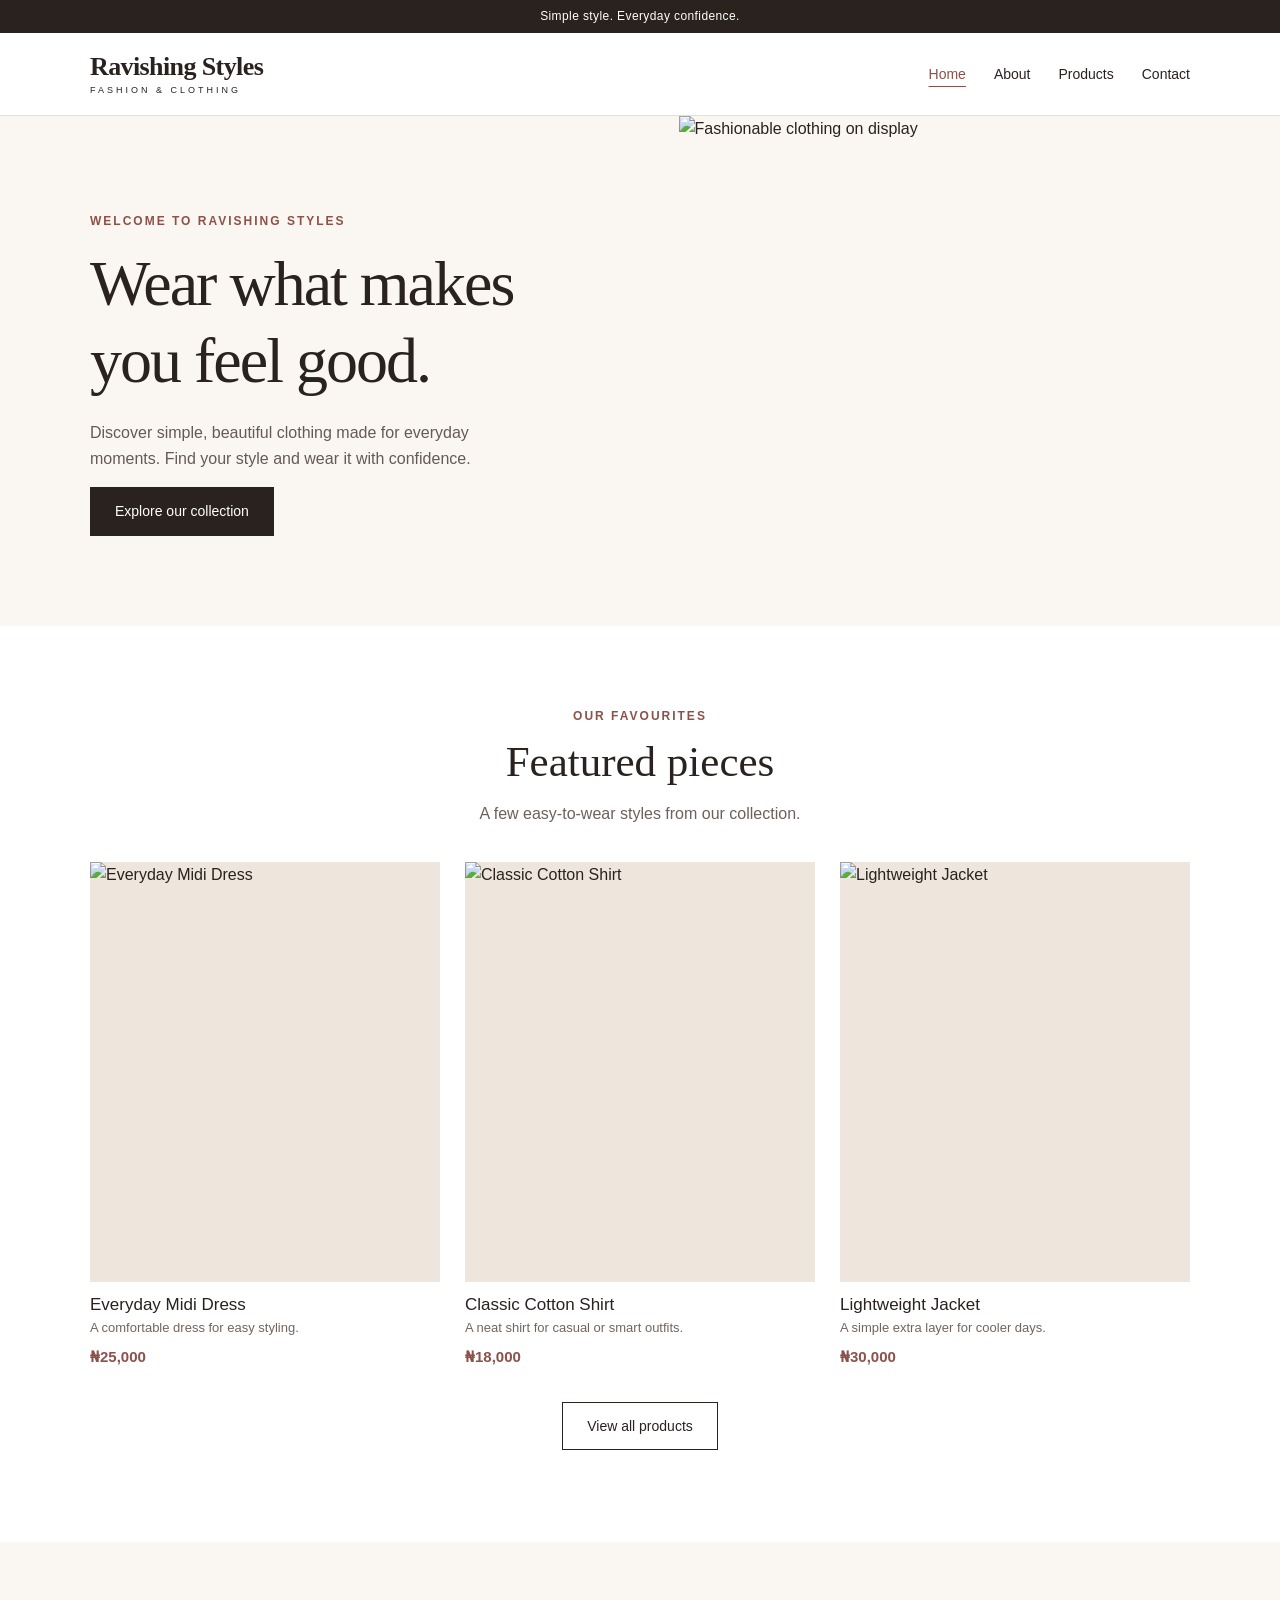
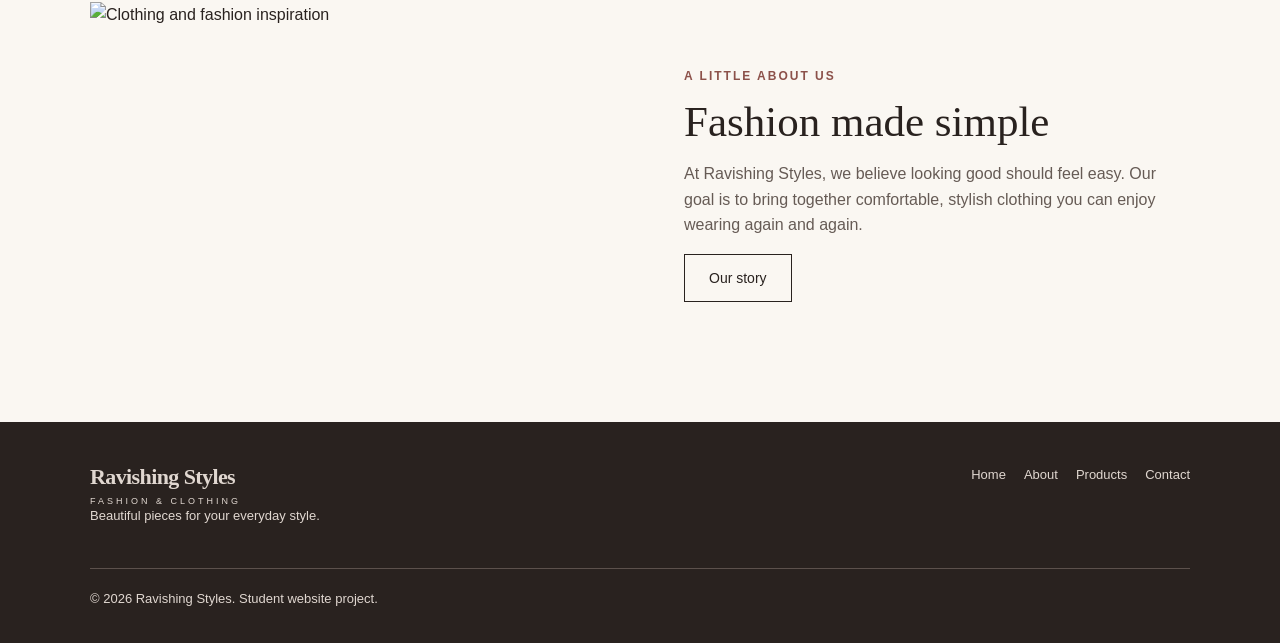
==== index.html @ 7719f30f "Create Ravishing Styles website" ====
<!DOCTYPE html>
<html lang="en">
<head>
  <meta charset="UTF-8">
  <meta name="viewport" content="width=device-width, initial-scale=1.0">
  <meta name="description" content="Ravishing Styles - simple, beautiful fashion for everyday confidence.">
  <title>Home | Ravishing Styles</title>
  <link rel="stylesheet" href="css/style.css">
  <script src="js/script.js" defer></script>
</head>
<body>
  <div class="topbar">Simple style. Everyday confidence.</div>
  <header class="site-header">
    <div class="container header-inner">
      <a class="logo" href="index.html" aria-label="Ravishing Styles homepage">Ravishing Styles<span>FASHION & CLOTHING</span></a>
      <button id="menuButton" class="menu-button" aria-controls="mainNav" aria-expanded="false">Menu</button>
      <nav class="nav" id="mainNav" aria-label="Main navigation"><a href="index.html" class="active">Home</a><a href="about.html" class="">About</a><a href="products.html" class="">Products</a><a href="contact.html" class="">Contact</a></nav>
    </div>
  </header>
  <main><section class="hero"><div class="container hero-grid"><div class="hero-copy"><span class="eyebrow">Welcome to Ravishing Styles</span><h1>Wear what makes you feel good.</h1><p>Discover simple, beautiful clothing made for everyday moments. Find your style and wear it with confidence.</p><a class="button" href="products.html">Explore our collection</a></div><img class="hero-image" src="https://images.unsplash.com/photo-1483985988355-763728e1935b?w=1200&q=85" alt="Fashionable clothing on display" loading="eager"></div></section>
<section class="section"><div class="container"><div class="section-heading"><span class="eyebrow">Our favourites</span><h2>Featured pieces</h2><p>A few easy-to-wear styles from our collection.</p></div><div class="product-grid"><article class="product-card" data-category="dresses"><img class="" src="https://images.unsplash.com/photo-1539008835657-9e8e9680c956?w=850&q=85" alt="Everyday Midi Dress" loading="lazy"><h3>Everyday Midi Dress</h3><p>A comfortable dress for easy styling.</p><strong>₦25,000</strong></article><article class="product-card" data-category="tops"><img class="" src="https://images.unsplash.com/photo-1598032895397-b9472444bf93?w=850&q=85" alt="Classic Cotton Shirt" loading="lazy"><h3>Classic Cotton Shirt</h3><p>A neat shirt for casual or smart outfits.</p><strong>₦18,000</strong></article><article class="product-card" data-category="outerwear"><img class="" src="https://images.unsplash.com/photo-1544923246-77307dd654cb?w=850&q=85" alt="Lightweight Jacket" loading="lazy"><h3>Lightweight Jacket</h3><p>A simple extra layer for cooler days.</p><strong>₦30,000</strong></article></div><p class="center" style="margin-top:32px"><a class="button outline" href="products.html">View all products</a></p></div></section>
<section class="intro-panel"><div class="container intro-grid"><img class="" src="https://images.unsplash.com/photo-1490481651871-ab68de25d43d?w=1000&q=85" alt="Clothing and fashion inspiration" loading="lazy"><div><span class="eyebrow">A little about us</span><h2>Fashion made simple</h2><p>At Ravishing Styles, we believe looking good should feel easy. Our goal is to bring together comfortable, stylish clothing you can enjoy wearing again and again.</p><a class="button outline" href="about.html">Our story</a></div></div></section></main>
  <footer class="footer">
    <div class="container">
      <div class="footer-content"><div><a class="logo" href="index.html">Ravishing Styles<span>FASHION & CLOTHING</span></a><p>Beautiful pieces for your everyday style.</p></div>
      <nav class="footer-nav" aria-label="Footer navigation"><a href="index.html" class="active">Home</a><a href="about.html" class="">About</a><a href="products.html" class="">Products</a><a href="contact.html" class="">Contact</a></nav></div>
      <p class="copyright">&copy; 2026 Ravishing Styles. Student website project.</p>
    </div>
  </footer>
</body>
</html>
---- css/style.css ----
/* Ravishing Styles - New Horizon student project */
:root { --ink:#29221f; --cream:#faf7f2; --accent:#8c514a; --line:#e6ded7; }
* { box-sizing:border-box; }
html { scroll-behavior:smooth; }
body { margin:0; font-family:Arial, Helvetica, sans-serif; background:#fff; color:var(--ink); line-height:1.6; }
a { color:inherit; text-decoration:none; }
img { max-width:100%; display:block; }
.container { width: min(1100px, 90%); margin:auto; }
.topbar { background:var(--ink); color:#fff; text-align:center; padding:7px 12px; font-size:12px; letter-spacing:.4px; }
.site-header { background:white; border-bottom:1px solid var(--line); }
.header-inner { display:flex; align-items:center; justify-content:space-between; min-height:82px; gap:20px; }
.logo { font-family:Georgia, serif; font-size:26px; font-weight:bold; line-height:1.05; letter-spacing:-.6px; }
.logo span { display:block; font-family:Arial,sans-serif; font-size:9px; letter-spacing:3px; font-weight:normal; margin-top:5px; }
.nav { display:flex; gap:28px; align-items:center; }
.nav a { font-size:14px; }
.nav a:hover, .nav a.active { color:var(--accent); text-decoration:underline; text-underline-offset:7px; }
.menu-button { display:none; border:1px solid var(--line); padding:8px 12px; background:#fff; font-size:14px; cursor:pointer; }
.hero { background:var(--cream); }
.hero-grid { display:grid; grid-template-columns:1fr 1fr; align-items:center; gap:7%; min-height:510px; }
.hero-copy { padding:55px 0; }
.eyebrow { color:var(--accent); text-transform:uppercase; font-size:12px; letter-spacing:2px; font-weight:bold; }
h1,h2,h3 { line-height:1.2; }
h1,h2 { font-family:Georgia, 'Times New Roman', serif; font-weight:normal; }
h1 { font-size:clamp(39px,5vw,68px); letter-spacing:-2px; margin:14px 0 20px; }
h2 { font-size:clamp(30px,3.5vw,43px); margin:8px 0 14px; }
h3 { font-size:18px; }
p { margin-top:0; }
.hero-copy p { color:#655a54; max-width:450px; }
.button { display:inline-block; background:var(--ink); color:white; border:1px solid var(--ink); padding:12px 24px; font-size:14px; cursor:pointer; font-family:inherit; }
.button:hover { background:var(--accent); border-color:var(--accent); }
.button.outline { background:transparent; color:var(--ink); }
.button.outline:hover { background:var(--ink); color:white; }
.hero-image { height:510px; width:100%; object-fit:cover; object-position:center 35%; }
.section { padding:76px 0; }
.section-heading { text-align:center; max-width:650px; margin:0 auto 35px; }
.section-heading p { color:#6c615c; }
.product-grid { display:grid; grid-template-columns:repeat(3,1fr); gap:25px; }
.product-card img { aspect-ratio:3/3.6; width:100%; object-fit:cover; background:#eee6dc; }
.product-card h3 { margin:13px 0 3px; font-size:17px; font-weight:normal; }
.product-card p { color:#73655d; font-size:13px; margin:0 0 5px; }
.product-card strong { color:var(--accent); font-size:15px; }
.intro-panel { background:var(--cream); padding:60px 0; }
.intro-grid { display:grid; grid-template-columns:1fr 1fr; gap:8%; align-items:center; }
.intro-grid img { width:100%; height:360px; object-fit:cover; }
.intro-grid p { color:#665b55; }
.page-banner { text-align:center; background:var(--cream); padding:58px 0; }
.page-banner p { max-width:600px; margin:0 auto; color:#665b55; }
.page-banner h1 { font-size:48px; }
.story-grid { display:grid; grid-template-columns:1fr 1fr; gap:8%; align-items:center; }
.story-grid img { width:100%; max-height:540px; object-fit:cover; }
.story-grid p { color:#665b55; }
.values-grid { display:grid; grid-template-columns:repeat(3,1fr); gap:30px; }
.value { padding-top:18px; border-top:2px solid var(--accent); }
.value p { color:#665b55; }
.filters { display:flex; justify-content:center; gap:12px; flex-wrap:wrap; margin-bottom:30px; }
.filter-button { border:1px solid var(--line); background:#fff; color:var(--ink); padding:8px 16px; font:inherit; font-size:13px; cursor:pointer; }
.filter-button.active, .filter-button:hover { background:var(--ink); color:#fff; }
.contact-grid { display:grid; grid-template-columns:1fr 1.35fr; gap:9%; }
.contact-details p { color:#665b55; }
.contact-details a { color:var(--accent); }
.form-group { margin-bottom:18px; }
label { display:block; margin-bottom:6px; font-weight:bold; font-size:13px; }
input,textarea { width:100%; border:1px solid #cfc5be; border-radius:0; padding:11px 12px; font:inherit; font-size:14px; background:white; color:var(--ink); }
input:focus,textarea:focus { outline:2px solid #a8746c; outline-offset:1px; }
textarea { min-height:140px; resize:vertical; }
.form-feedback { font-size:14px; margin-top:14px; min-height:22px; }
.form-feedback.error { color:#a22d2d; }
.form-feedback.success { color:#32704b; }
.footer { background:var(--ink); color:#fff; margin-top:0; padding:43px 0 20px; }
.footer-content { display:flex; justify-content:space-between; gap:30px; align-items:start; }
.footer .logo { font-size:22px; }
.footer p, .footer a { color:#e0d7d0; font-size:13px; }
.footer-nav { display:flex; gap:18px; flex-wrap:wrap; }
.copyright { border-top:1px solid #5c514c; padding-top:20px; margin-top:28px; font-size:12px; color:#ddd1ca; }
.center { text-align:center; }
.cta-section { text-align:center; background:var(--cream); padding:55px 15px; }
[hidden] { display:none !important; }
@media (max-width:760px) {
 .header-inner { min-height:75px; flex-wrap:wrap; }
 .logo { font-size:23px; }
 .menu-button { display:block; }
 .nav { display:none; flex-basis:100%; width:100%; flex-direction:column; align-items:stretch; gap:0; padding-bottom:15px; }
 .nav.open { display:flex; }
 .nav a { padding:12px 0; border-top:1px solid var(--line); }
 .hero-grid,.intro-grid,.story-grid,.contact-grid { grid-template-columns:1fr; gap:25px; }
 .hero-grid { min-height:auto; }
 .hero-copy { padding:48px 0 12px; }
 .hero-image { height:380px; }
 .product-grid { grid-template-columns:repeat(2,1fr); gap:17px; }
 .values-grid { grid-template-columns:1fr; gap:15px; }
 .section { padding:52px 0; }
 .intro-grid img { height:320px; }
 .page-banner { padding:42px 0; }
 .page-banner h1 { font-size:40px; }
 .footer-content { flex-direction:column; gap:15px; }
}
@media (max-width:450px) { .product-grid { grid-template-columns:1fr; } .hero-image { height:310px; } h1 { letter-spacing:-1px; } }
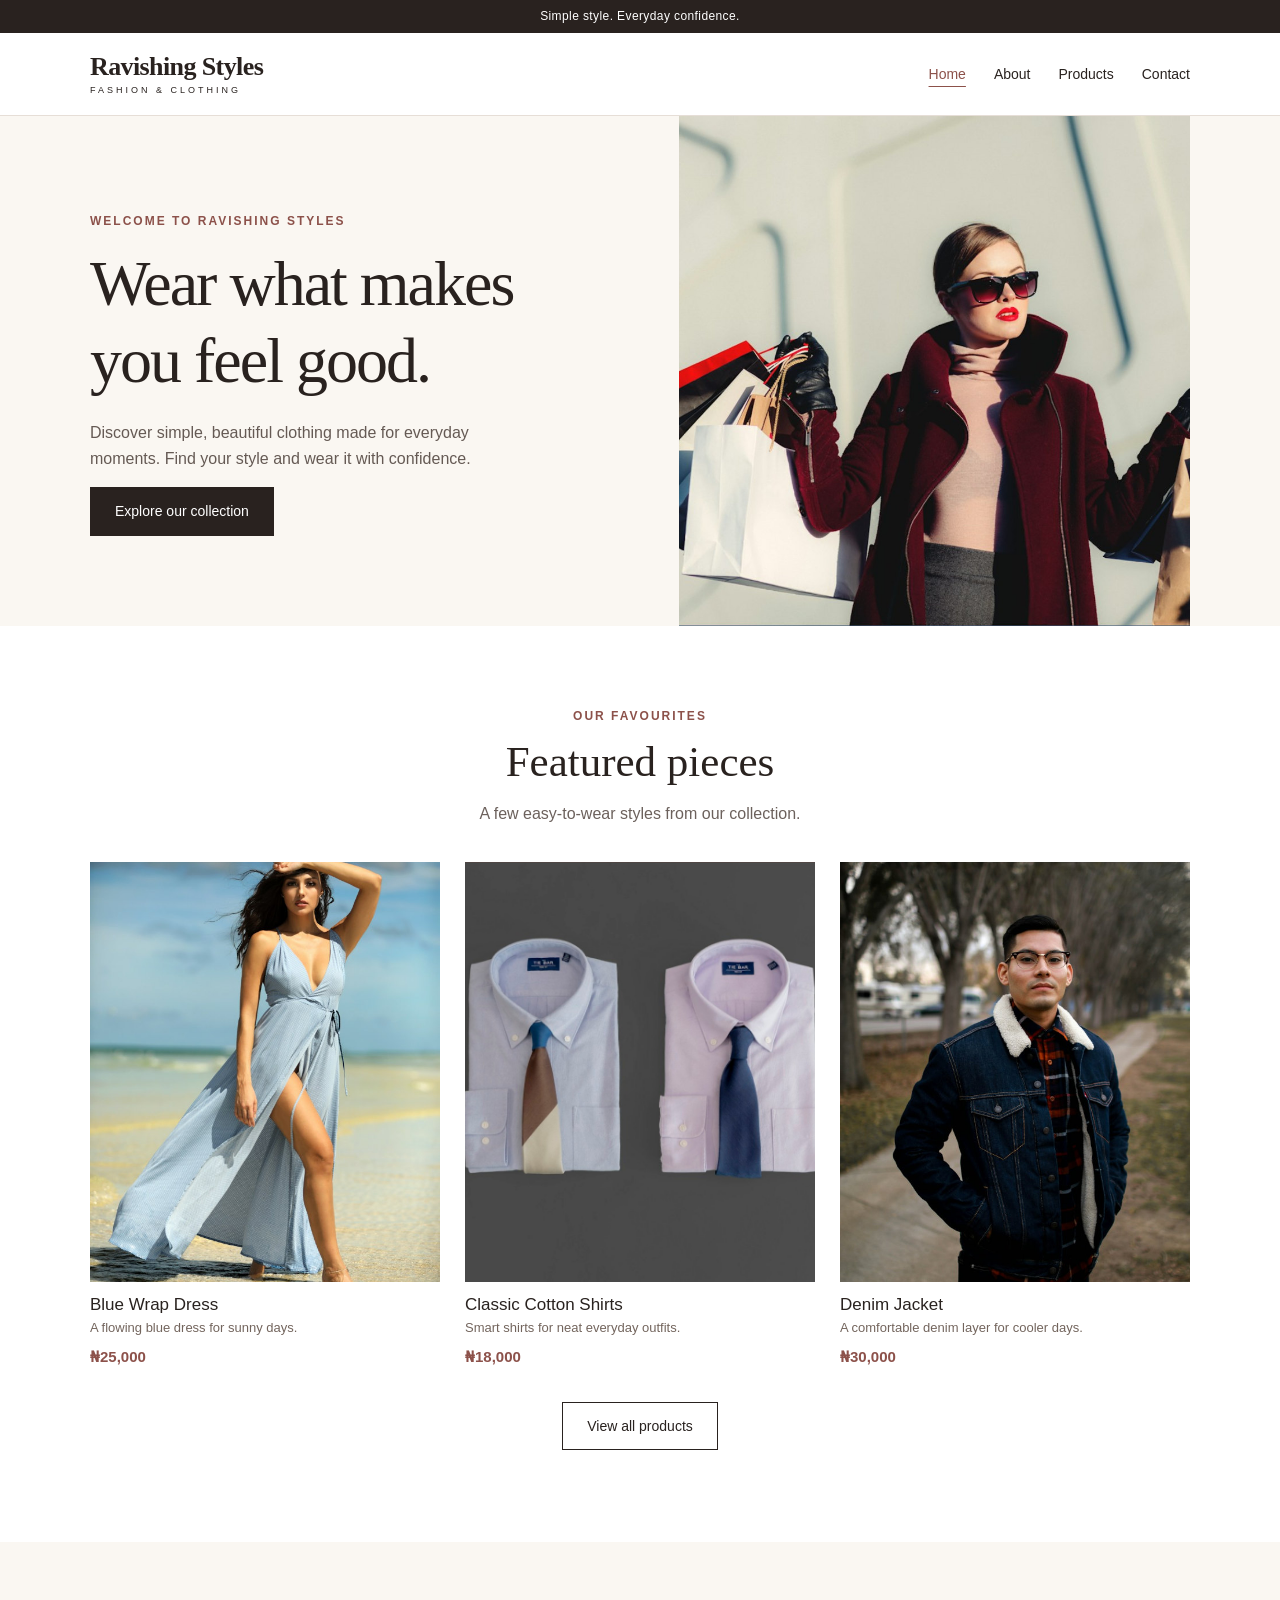
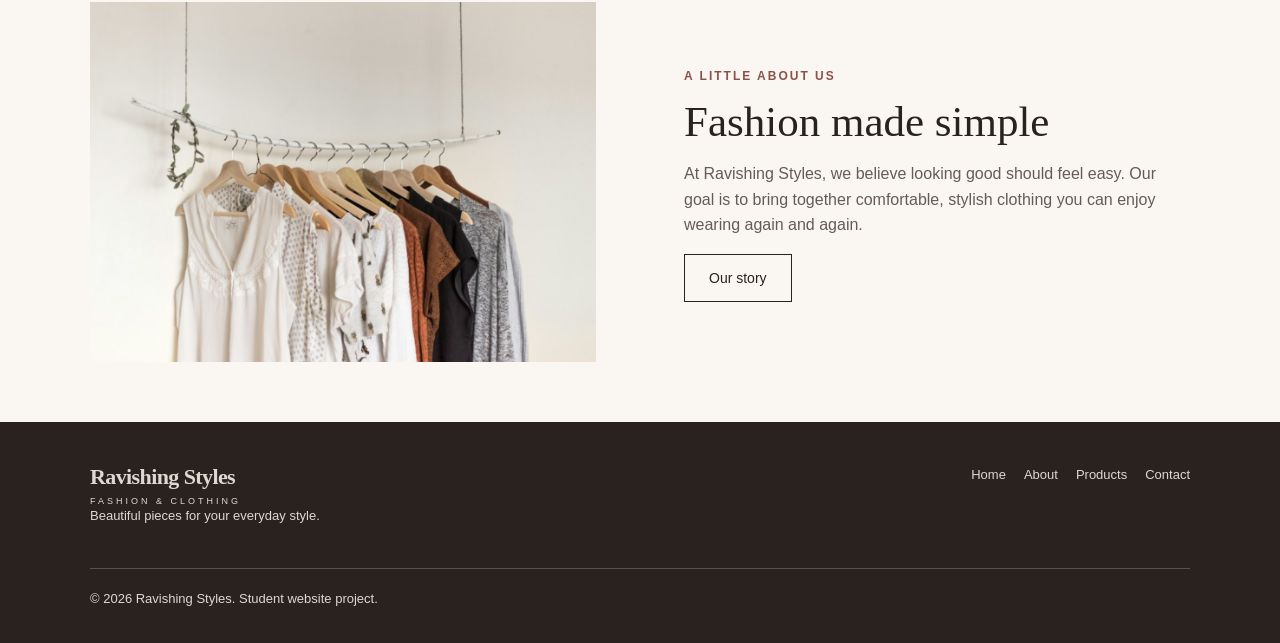
==== commit eaec8e85: "Add local fashion images and update products" ====
--- a/index.html
+++ b/index.html
@@ -17,9 +17,9 @@
       <nav class="nav" id="mainNav" aria-label="Main navigation"><a href="index.html" class="active">Home</a><a href="about.html" class="">About</a><a href="products.html" class="">Products</a><a href="contact.html" class="">Contact</a></nav>
     </div>
   </header>
-  <main><section class="hero"><div class="container hero-grid"><div class="hero-copy"><span class="eyebrow">Welcome to Ravishing Styles</span><h1>Wear what makes you feel good.</h1><p>Discover simple, beautiful clothing made for everyday moments. Find your style and wear it with confidence.</p><a class="button" href="products.html">Explore our collection</a></div><img class="hero-image" src="https://images.unsplash.com/photo-1483985988355-763728e1935b?w=1200&q=85" alt="Fashionable clothing on display" loading="eager"></div></section>
-<section class="section"><div class="container"><div class="section-heading"><span class="eyebrow">Our favourites</span><h2>Featured pieces</h2><p>A few easy-to-wear styles from our collection.</p></div><div class="product-grid"><article class="product-card" data-category="dresses"><img class="" src="https://images.unsplash.com/photo-1539008835657-9e8e9680c956?w=850&q=85" alt="Everyday Midi Dress" loading="lazy"><h3>Everyday Midi Dress</h3><p>A comfortable dress for easy styling.</p><strong>₦25,000</strong></article><article class="product-card" data-category="tops"><img class="" src="https://images.unsplash.com/photo-1598032895397-b9472444bf93?w=850&q=85" alt="Classic Cotton Shirt" loading="lazy"><h3>Classic Cotton Shirt</h3><p>A neat shirt for casual or smart outfits.</p><strong>₦18,000</strong></article><article class="product-card" data-category="outerwear"><img class="" src="https://images.unsplash.com/photo-1544923246-77307dd654cb?w=850&q=85" alt="Lightweight Jacket" loading="lazy"><h3>Lightweight Jacket</h3><p>A simple extra layer for cooler days.</p><strong>₦30,000</strong></article></div><p class="center" style="margin-top:32px"><a class="button outline" href="products.html">View all products</a></p></div></section>
-<section class="intro-panel"><div class="container intro-grid"><img class="" src="https://images.unsplash.com/photo-1490481651871-ab68de25d43d?w=1000&q=85" alt="Clothing and fashion inspiration" loading="lazy"><div><span class="eyebrow">A little about us</span><h2>Fashion made simple</h2><p>At Ravishing Styles, we believe looking good should feel easy. Our goal is to bring together comfortable, stylish clothing you can enjoy wearing again and again.</p><a class="button outline" href="about.html">Our story</a></div></div></section></main>
+  <main><section class="hero"><div class="container hero-grid"><div class="hero-copy"><span class="eyebrow">Welcome to Ravishing Styles</span><h1>Wear what makes you feel good.</h1><p>Discover simple, beautiful clothing made for everyday moments. Find your style and wear it with confidence.</p><a class="button" href="products.html">Explore our collection</a></div><img class="hero-image" src="images/shopping-hero.jpg" alt="Fashion shopper carrying shopping bags" loading="eager"></div></section>
+<section class="section"><div class="container"><div class="section-heading"><span class="eyebrow">Our favourites</span><h2>Featured pieces</h2><p>A few easy-to-wear styles from our collection.</p></div><div class="product-grid"><article class="product-card" data-category="dresses"><img src="images/blue-wrap-dress.jpg" alt="Blue Wrap Dress" loading="lazy"><h3>Blue Wrap Dress</h3><p>A flowing blue dress for sunny days.</p><strong>₦25,000</strong></article><article class="product-card" data-category="tops"><img src="images/classic-shirts.jpg" alt="Classic Cotton Shirts" loading="lazy"><h3>Classic Cotton Shirts</h3><p>Smart shirts for neat everyday outfits.</p><strong>₦18,000</strong></article><article class="product-card" data-category="outerwear"><img src="images/denim-jacket.jpg" alt="Denim Jacket" loading="lazy"><h3>Denim Jacket</h3><p>A comfortable denim layer for cooler days.</p><strong>₦30,000</strong></article></div><p class="center" style="margin-top:32px"><a class="button outline" href="products.html">View all products</a></p></div></section>
+<section class="intro-panel"><div class="container intro-grid"><img src="images/clothing-rack.jpg" alt="Clothing collection hanging on a rail" loading="lazy"><div><span class="eyebrow">A little about us</span><h2>Fashion made simple</h2><p>At Ravishing Styles, we believe looking good should feel easy. Our goal is to bring together comfortable, stylish clothing you can enjoy wearing again and again.</p><a class="button outline" href="about.html">Our story</a></div></div></section></main>
   <footer class="footer">
     <div class="container">
       <div class="footer-content"><div><a class="logo" href="index.html">Ravishing Styles<span>FASHION & CLOTHING</span></a><p>Beautiful pieces for your everyday style.</p></div>
--- a/css/style.css
+++ b/css/style.css
@@ -36,6 +36,7 @@
 .section-heading p { color:#6c615c; }
 .product-grid { display:grid; grid-template-columns:repeat(3,1fr); gap:25px; }
 .product-card img { aspect-ratio:3/3.6; width:100%; object-fit:cover; background:#eee6dc; }
+.product-card img.floral-photo { object-position:32% center; }
 .product-card h3 { margin:13px 0 3px; font-size:17px; font-weight:normal; }
 .product-card p { color:#73655d; font-size:13px; margin:0 0 5px; }
 .product-card strong { color:var(--accent); font-size:15px; }
